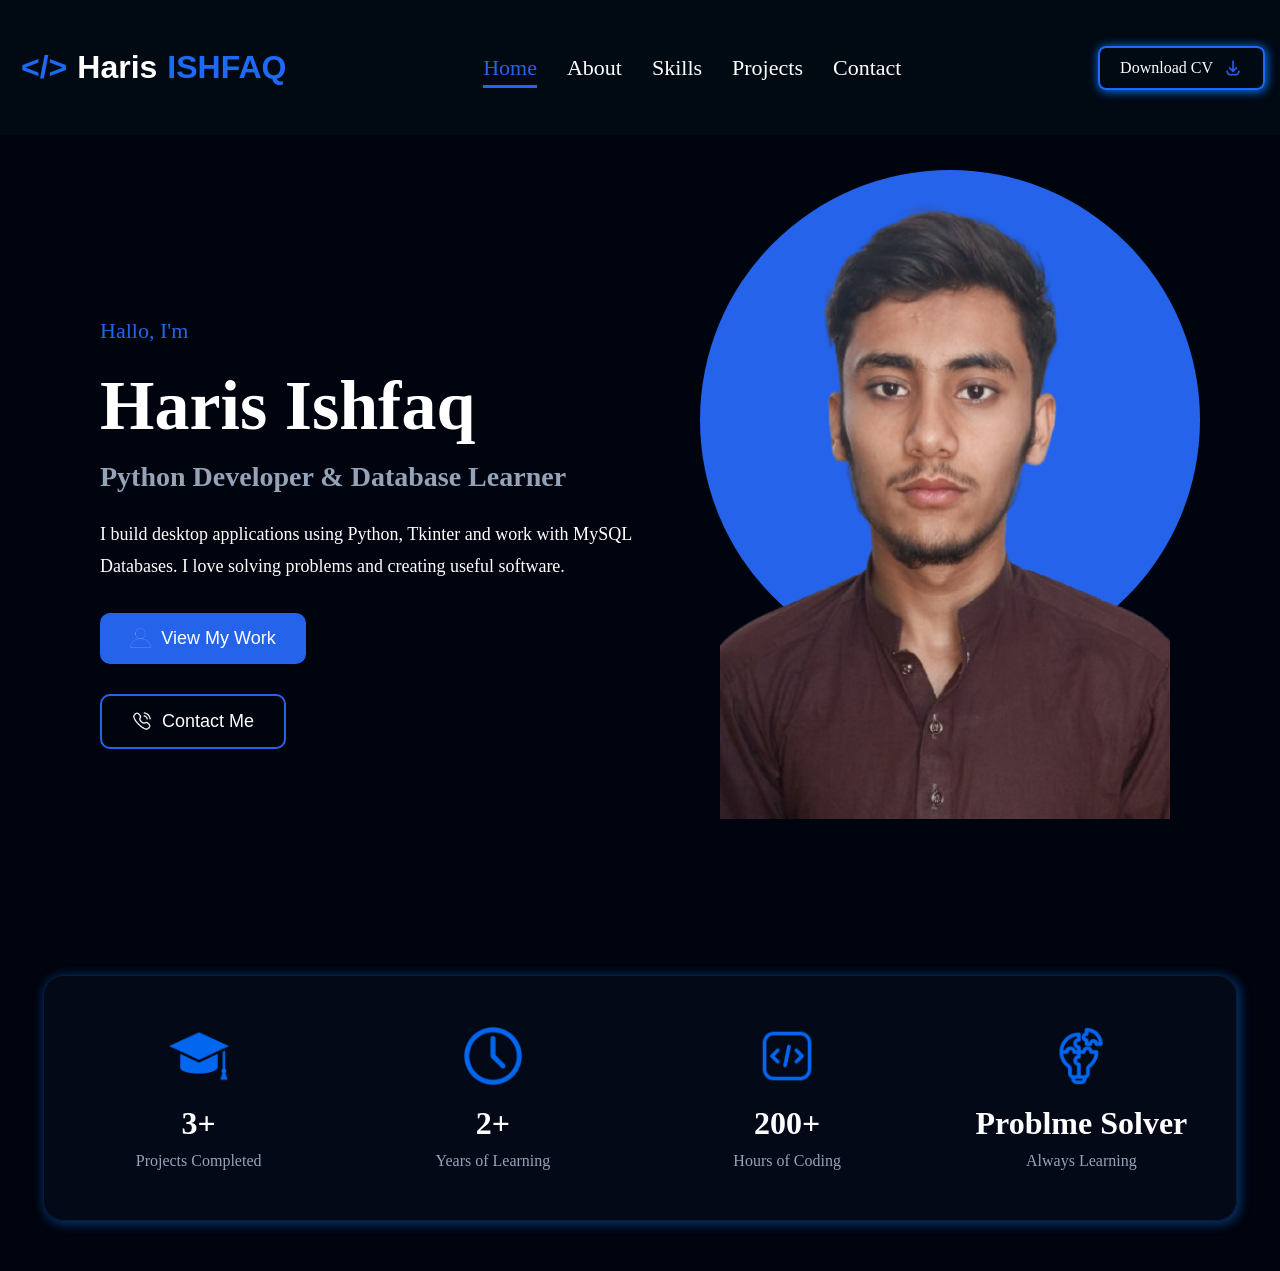
==== index.html @ 89b4c124 "Initial Portfolio webiste" ====
<!DOCTYPE html>
<html lang="en">

<head>
    <meta charset="UTF-8">
    <meta name="viewport" content="width=device-width, initial-scale=1.0">
    <title>Porfolio</title>
    <link rel="stylesheet" href="Home_style.css">
</head>

<body>
    <nav>
        <header>
            <h2 class="tag">&lt;/&gt;</h2>
            <h2>Haris</h2>
            <h2 class="tag">ISHFAQ</h2>
        </header>
        <ol>
            <li> <a href="index.html" class="active">Home </a></li>
            <li> <a href="About.html">About </a></li>
            <li> <a href="Skill.html">Skills</a></li>
            <li> <a href="Project.html">Projects </a></li>
            <li> <a href="Contact.html">Contact </a></li>
        </ol>
        <div class="CV">
            <h3>Download CV</h3>
            <img src="download.png" alt="download" class="download" height="20px">
        </div>
    </nav>

    <main>
        <div class="Title">
            <p>Hallo, I'm</p>
            <h1>Haris Ishfaq</h1>
            <h3>Python Developer & Database Learner</h3>
            <p>
                I build desktop applications using Python, Tkinter and work with MySQL Databases. I love solving
                problems and creating useful software.
            </p>
            <button class="btn1" onclick="window.location.href='Project.html'">
                <img src="view_icon.png"  height="20">
                View My Work
            </button>
            <button class="btn2" onclick="window.location.href='Contact.html'">
                <img src="calling.png" alt="contact" height="20">
                Contact Me
            </button>
        </div>
        <div class="bg"></div>
        <img src="my.png" class="profile" alt="profile image" height="200px">
    </main>
    <footer>
        <div class="Projects">
            <img src="project.png" alt="tag" height="50px">
            <h3>3+</h3>
            <p>Projects Completed</p>
        </div>
        <div class="Years">
            <img src="learning.png" alt="learn" height="50px">
            <h3>2+</h3>
            <p>Years of Learning</p>
        </div>
        <div class="hours">
            <img src="coding.png" alt="Hours" height="50px">
            <h3>200+</h3>
            <p>Hours of Coding</p>
        </div>
        <div class="Prblem">
            <img src="problem.png" alt="" height="50px">
            <h3>Problme Solver</h3>
            <p>Always Learning</p>
        </div>
    </footer>
</body>

</html>
---- Home_style.css ----
* {
    margin: 0px;
    padding: 0px;
}

body {
    background: #00040f;
    color: white;
}

nav {
    background: #010913;
    color: white;
    height: 15vh;
    width: 100%;
    display: flex;
    justify-content: space-between;
    align-items: center;
    position: sticky;
    top: 0;
    z-index: 1000;
}

header {
    margin-left: 15px;
}

h2 {
    display: inline-block;
    font-size: 32px;
    cursor: pointer;
    font-family: 'Segoe UI', Tahoma, Geneva, Verdana, sans-serif;
    margin-left: 6px;
}

.tag {
    color: #1e6af8;
}


ol{
    display: flex;
    list-style: none;
    gap: 30px;
}

ol a{
    text-decoration: none;
    color: white;
    position: relative;
    padding-bottom: 8px;
}

nav li{
    font-size: 22px;
}

ol a::after{
    content: "";
    position: absolute;
    left: 0;
    bottom: 0;

    width: 0;
    height: 3px;

    background: #2563EB;
    transition: 0.3s;
}

ol a:hover::after{
    width: 100%;
}

ol a.active{
    color: #2563EB;
}

ol a.active::after{
    width: 100%;
}

.CV {
    display: flex;
    align-items: center;
    gap: 10px;
    border: 2px solid #1e6af8;
    box-shadow: 1px 1px 10px 1px #0470ec;
    padding: 10px 20px;
    border-radius: 8px;
    cursor: pointer;
    transition: 0.3s;
    margin-right: 15px;
}

.CV:hover {
    box-shadow: 2px 2px 12px 3px #0470ec;
}

.CV h3 {
    font-size: 16px;
    font-weight: 500;
}

.download {
    width: 20px;
    height: 20px;
}

main {
    min-height: 70vh;
    color: white;

    display: flex;
    justify-content: space-between;
    align-items: center;
    padding: 80px 100px;

}

.Title {
    width: 50%;
}

.Title p:first-child {
    color: #2563EB;
    font-size: 22px;
    margin-bottom: 15px;
}

.Title h1 {
    font-size: 70px;
    margin-bottom: 15px;
}

.Title h3 {
    color: #94A3B8;
    font-size: 28px;
    margin-bottom: 25px;
}

.Title p {
    font-size: 18px;
    line-height: 1.8;
    max-width: 600px;
}

.profile {
    position: absolute;
    right: 110px;
    top: 180px;
    width: 450px;
    height: auto;

    z-index: 2;
}

.bg {
    position: absolute;
    width: 500px;
    height: 500px;
    background: #2563EB;
    border-radius: 50%;
    right: 80px;
    top: 170px;
    z-index: 1;
}

button {
    display: flex;
    align-items: center;
    gap: 10px;
    padding: 15px 30px;
    border-radius: 10px;
    cursor: pointer;
    font-size: 18px;
    margin-top: 30px;
}

.btn1 {
    background: #2563EB;
    color: white;
    border: none;
}
.btn1 img{
    color: white;
}

.btn2 {
    background: transparent;
    color: white;
    border: 2px solid #2563EB;
}

button:hover {
    transform: translateY(-3px);
    transition: 0.3s;
}

footer{
    width: 90%;
    margin: 50px auto;

    background: rgba(5, 12, 26, 0.8);
    backdrop-filter: blur(10px);

    border: 1px solid rgba(37, 99, 235, 0.2);
    border-radius: 20px;

    box-shadow: 2px 2px 10px 2px #023064;

    display: flex;
    justify-content: space-around;
    align-items: center;
    flex-wrap: wrap;

    padding: 30px 20px;
    gap: 25px;
}

footer div{
    flex: 1;
    min-width: 180px;

    text-align: center;

    padding: 20px;

    transition: 0.3s ease;
}

footer div:hover{
    transform: translateY(-8px);
}

footer img{
    width: 60px;
    height: 60px;

    margin-bottom: 15px;
}

footer h3{
    font-size: 2rem;
    color: #ffffff;

    margin-bottom: 10px;
}

footer p{
    color: #94A3B8;
    font-size: 1rem;
}
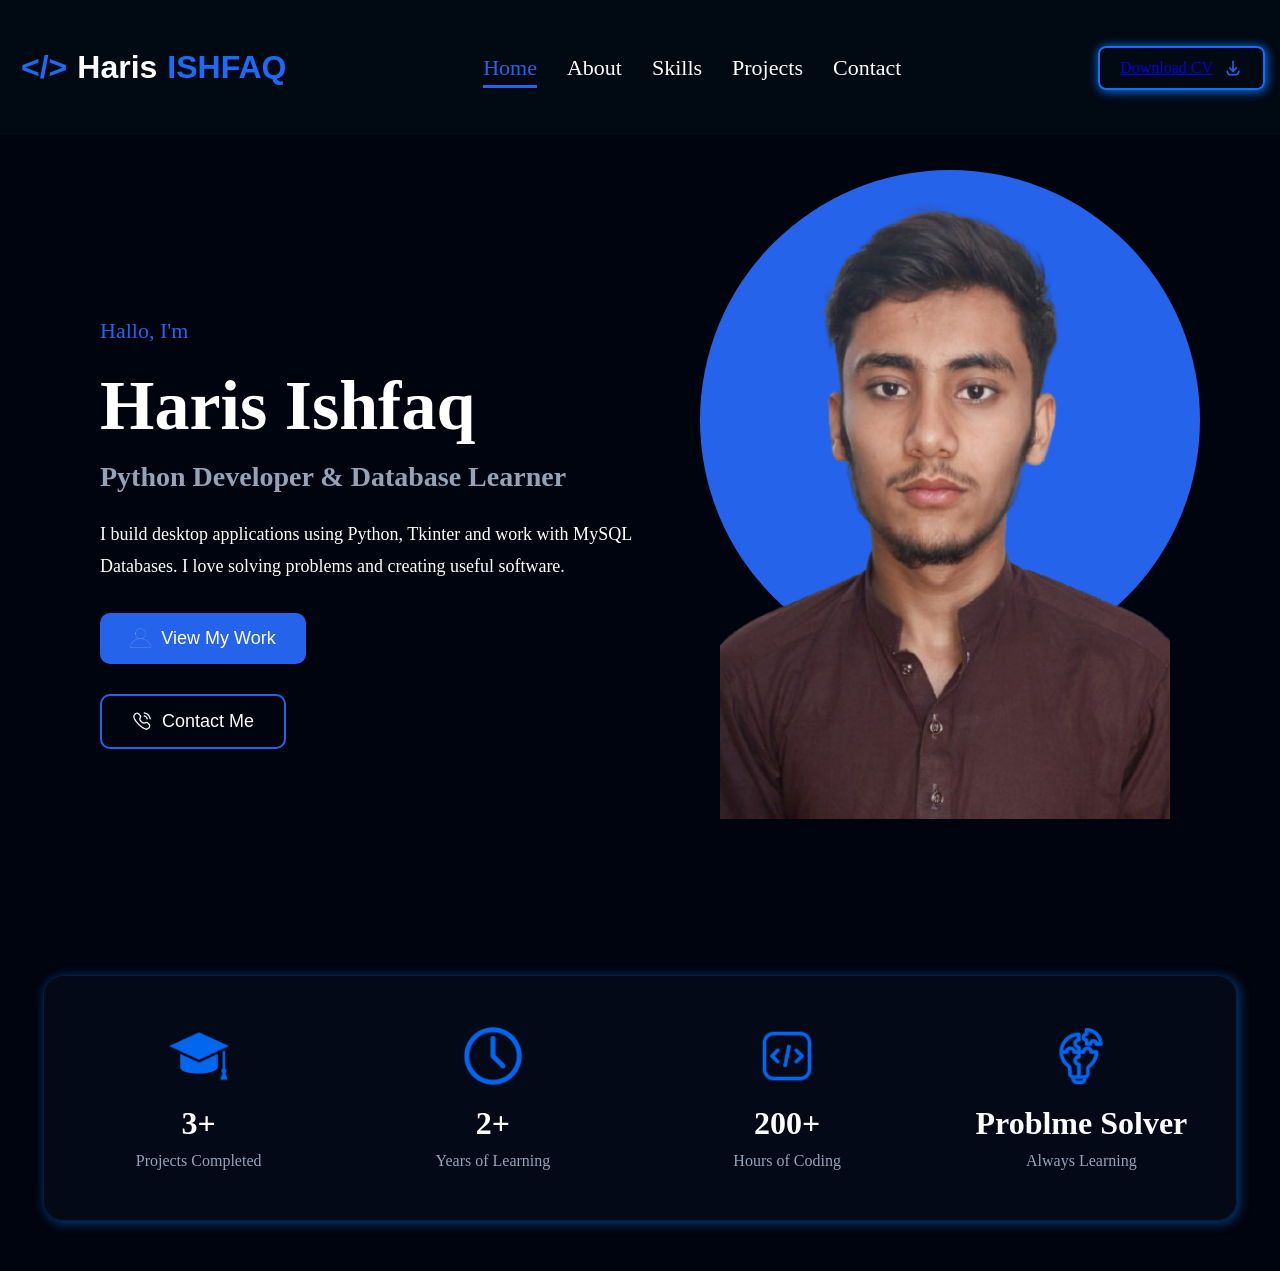
==== commit 7c5a92a7: "Updated porfolio design and added project links" ====
--- a/index.html
+++ b/index.html
@@ -22,10 +22,12 @@
             <li> <a href="Project.html">Projects </a></li>
             <li> <a href="Contact.html">Contact </a></li>
         </ol>
-        <div class="CV">
-            <h3>Download CV</h3>
-            <img src="download.png" alt="download" class="download" height="20px">
-        </div>
+        <a href="Resume.pdf" download>
+            <div class="CV">
+                <h3>Download CV</h3>
+                <img src="download.png" alt="download" class="download" height="20px">
+            </div>
+        </a>
     </nav>
 
     <main>
@@ -38,7 +40,7 @@
                 problems and creating useful software.
             </p>
             <button class="btn1" onclick="window.location.href='Project.html'">
-                <img src="view_icon.png"  height="20">
+                <img src="view_icon.png" height="20">
                 View My Work
             </button>
             <button class="btn2" onclick="window.location.href='Contact.html'">
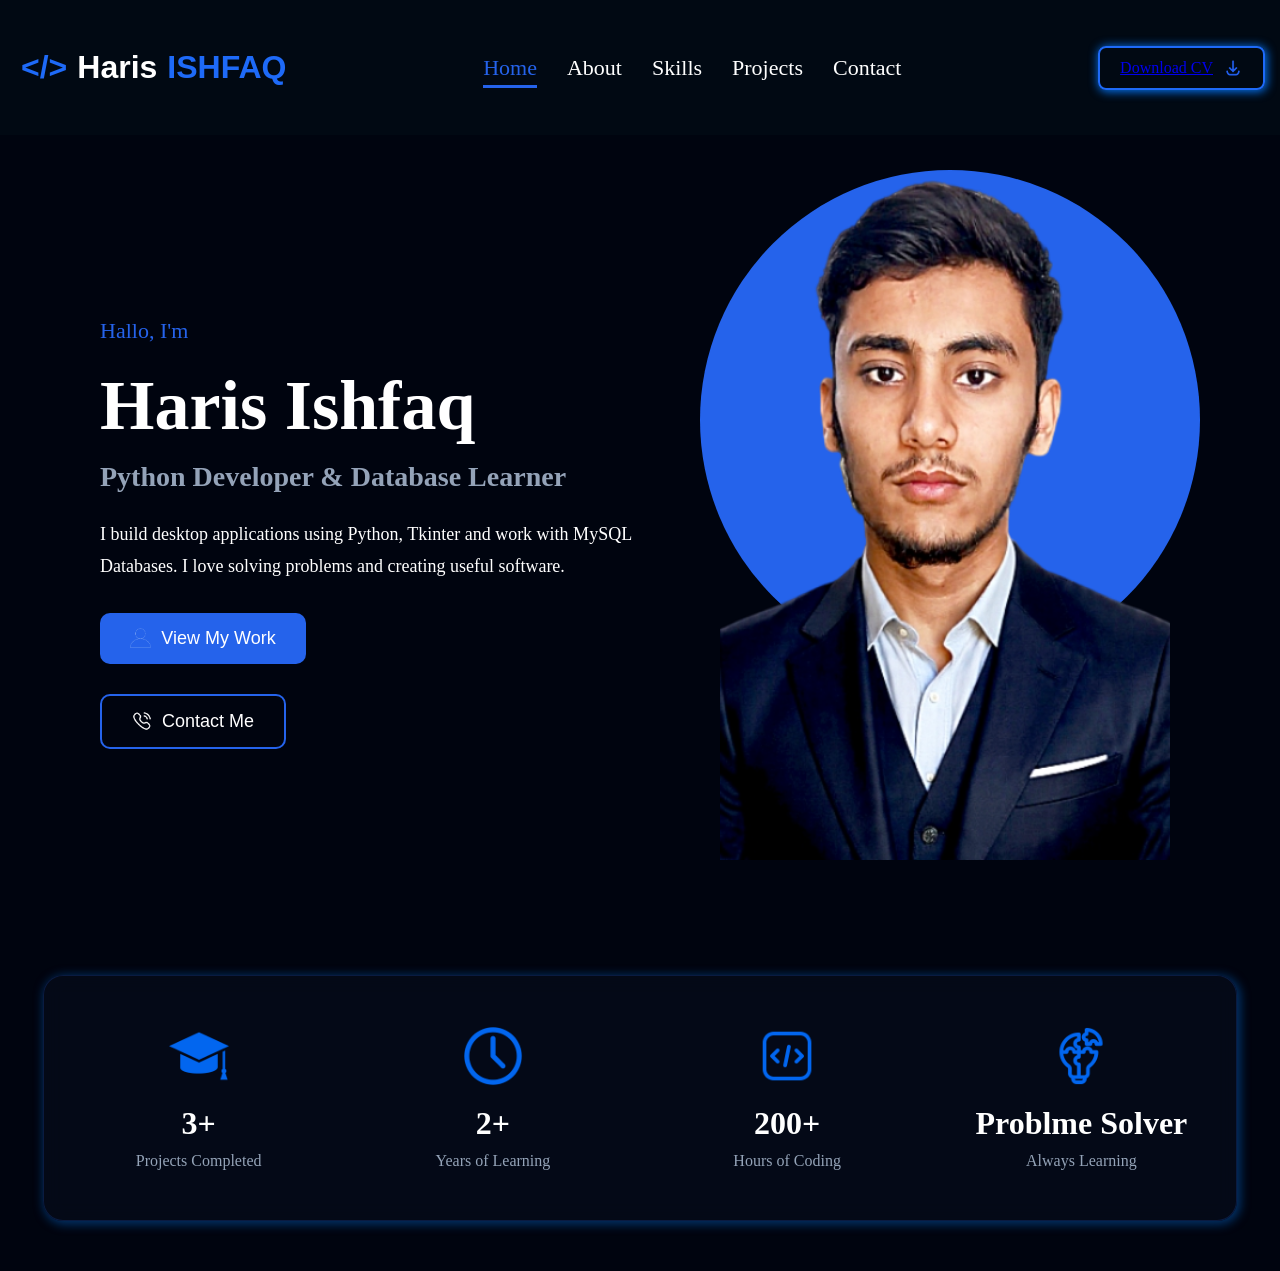
==== commit e9ecf160: "Update index.html" ====
--- a/index.html
+++ b/index.html
@@ -22,7 +22,7 @@
             <li> <a href="Project.html">Projects </a></li>
             <li> <a href="Contact.html">Contact </a></li>
         </ol>
-        <a href="Resume.pdf" download>
+        <a href="Resume.docx" download>
             <div class="CV">
                 <h3>Download CV</h3>
                 <img src="download.png" alt="download" class="download" height="20px">
@@ -75,4 +75,4 @@
     </footer>
 </body>
 
-</html>+</html>
